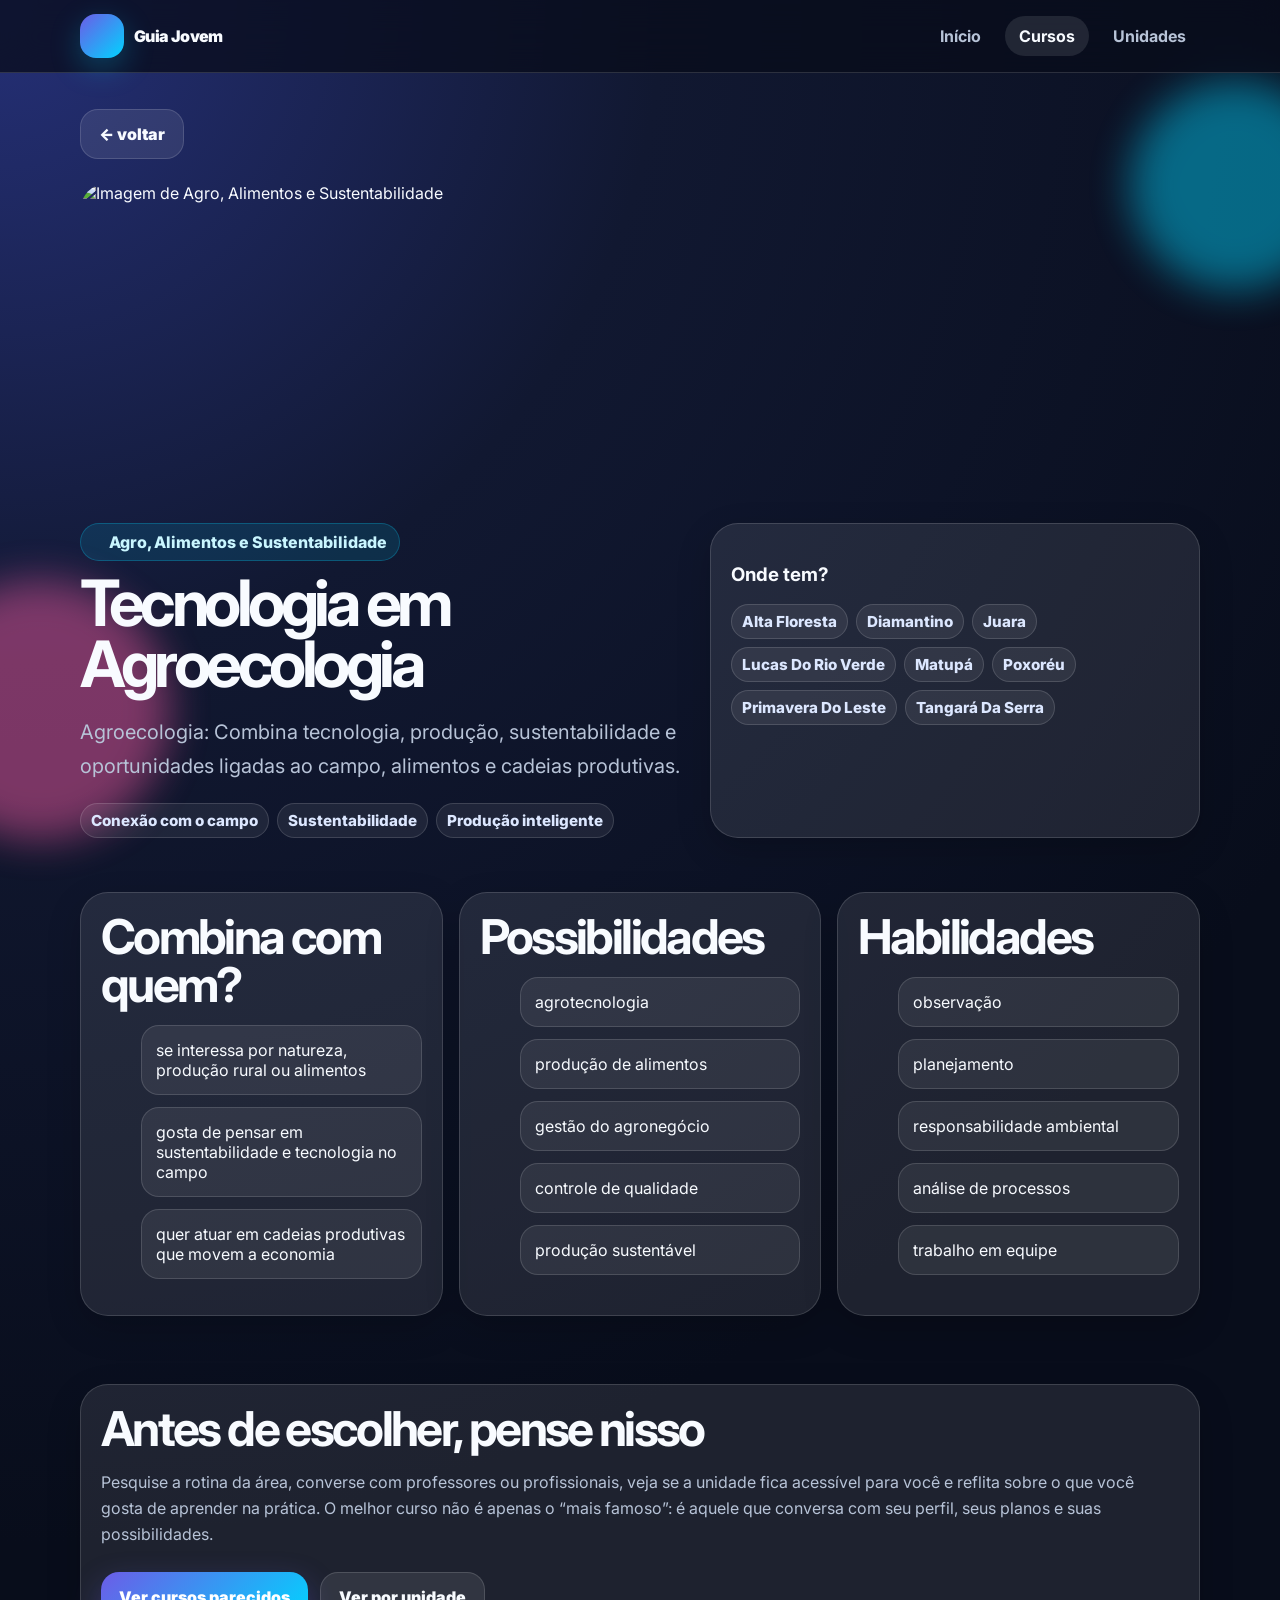
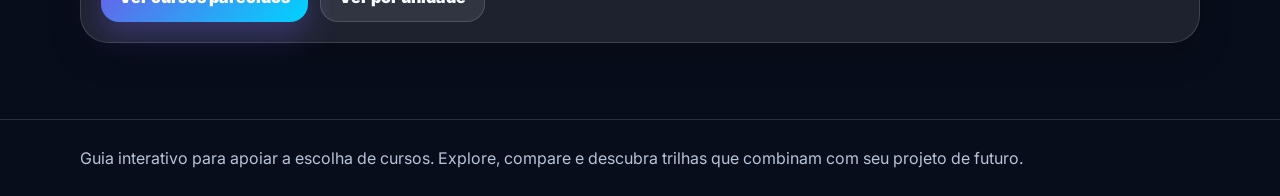
==== curso.html @ fa554b8a "Initial commit" ====
<!DOCTYPE html>
<html lang="pt-BR">
<head>
<meta charset="UTF-8" />
<meta name="viewport" content="width=device-width, initial-scale=1.0" />
<meta name="theme-color" content="#6C5CE7" />
<link rel="preconnect" href="https://fonts.googleapis.com">
<link rel="preconnect" href="https://fonts.gstatic.com" crossorigin>
<link href="https://fonts.googleapis.com/css2?family=Inter:wght@400;600;700;800;900&display=swap" rel="stylesheet">
<link rel="stylesheet" href="assets/css/styles.css" />
<title>Detalhe do Curso</title>
</head>
<body>
<div id="app"></div>
<script type="module" src="assets/js/pages/course-detail.js"></script>
</body>
</html>
---- assets/css/styles.css ----
:root{
  --bg:#0b1020; --bg2:#131a33; --card:rgba(255,255,255,.09); --card2:rgba(255,255,255,.13);
  --text:#f8fbff; --muted:#b7c3d7; --brand:#6c5ce7; --brand2:#00d4ff; --pink:#ff5ea8; --green:#4ade80; --yellow:#facc15;
  --shadow:0 20px 60px rgba(0,0,0,.35); --radius:28px; --line:rgba(255,255,255,.14);
}
*{box-sizing:border-box} html{scroll-behavior:smooth} body{margin:0;font-size:16px;font-family:Inter,system-ui,-apple-system,Segoe UI,sans-serif;background:radial-gradient(circle at top left,#253078 0,#111831 30%,#080d1b 70%);color:var(--text);min-height:100vh;}
a{color:inherit;text-decoration:none}.container{width:min(1120px,92vw);margin:0 auto}.hidden{display:none!important}
.bg-orbs:before,.bg-orbs:after{content:"";position:fixed;z-index:-1;border-radius:999px;filter:blur(20px);opacity:.45}.bg-orbs:before{width:210px;height:210px;background:var(--brand2);right:-60px;top:80px}.bg-orbs:after{width:260px;height:260px;background:var(--pink);left:-90px;bottom:60px}
.topbar{position:sticky;top:0;z-index:20;background:rgba(8,13,27,.76);backdrop-filter:blur(18px);border-bottom:1px solid var(--line)}.nav{display:flex;align-items:center;justify-content:space-between;padding:14px 0}.logo{display:flex;align-items:center;gap:10px;font-weight:900;letter-spacing:-.04em}.logo-badge{width:44px;height:44px;border-radius:16px;background:linear-gradient(135deg,var(--brand),var(--brand2));display:grid;place-items:center;box-shadow:0 10px 30px rgba(0,212,255,.25)}.logo-badge i{font-size:1.4rem;color:white}.navlinks{display:flex;gap:10px;align-items:center}.navlinks a{padding:10px 14px;border-radius:999px;color:var(--muted);font-weight:700;font-size:1rem}.navlinks a:hover,.navlinks a.active{background:rgba(255,255,255,.1);color:var(--text)}.menu-btn{display:none;background:var(--card);border:1px solid var(--line);color:var(--text);border-radius:16px;padding:10px 12px;font-weight:800}
.hero{padding:54px 0 34px;display:grid;grid-template-columns:1.1fr .9fr;gap:28px;align-items:center}.eyebrow{display:inline-flex;align-items:center;gap:8px;padding:8px 12px;background:rgba(0,212,255,.12);border:1px solid rgba(0,212,255,.25);border-radius:999px;color:#c9f6ff;font-weight:800;font-size:1rem}.hero h1{font-size:clamp(2.35rem,8vw,5.2rem);line-height:.92;margin:18px 0;letter-spacing:-.075em}.gradient{background:linear-gradient(90deg,#fff,var(--brand2),#ff8bd0);-webkit-background-clip:text;background-clip:text;color:transparent}.lead{font-size:clamp(1.05rem,2.2vw,1.25rem);color:var(--muted);line-height:1.7;max-width:720px}.hero-actions{display:flex;gap:12px;flex-wrap:wrap;margin-top:24px}.hero-visual{display:grid;gap:18px}.hero-image{overflow:hidden;border-radius:28px;border:1px solid rgba(255,255,255,.12);box-shadow:var(--shadow);min-height:280px}.hero-image img{width:100%;height:100%;object-fit:cover;display:block}.btn{display:inline-flex;align-items:center;justify-content:center;gap:8px;border:0;border-radius:18px;padding:14px 18px;font-weight:900;cursor:pointer;transition:.2s transform,.2s background}.btn:hover{transform:translateY(-2px)}.btn-primary{background:linear-gradient(135deg,var(--brand),var(--brand2));color:white;box-shadow:0 12px 30px rgba(108,92,231,.35)}.btn-ghost{background:rgba(255,255,255,.09);color:var(--text);border:1px solid var(--line)}.phone-card{background:linear-gradient(180deg,rgba(255,255,255,.16),rgba(255,255,255,.06));border:1px solid var(--line);border-radius:40px;padding:18px;box-shadow:var(--shadow);transform:rotate(2deg)}.phone-screen{border-radius:30px;background:#0c1228;padding:18px;min-height:460px;border:1px solid var(--line)}.story{display:grid;gap:12px}.chat{padding:14px;border-radius:22px;background:rgba(255,255,255,.09);border:1px solid var(--line);line-height:1.45}.chat strong{display:block;margin-bottom:4px}.floating-pill{display:inline-flex;width:max-content;padding:8px 12px;border-radius:999px;background:linear-gradient(135deg,var(--pink),var(--brand));font-weight:900;margin:8px 0 0 auto}.detail-banner{overflow:hidden;border-radius:28px;margin:24px 0 0}.detail-banner img{width:100%;height:340px;object-fit:cover;display:block}.icon i{font-size:2.3rem;display:inline-flex;align-items:center;justify-content:center}.hero-copy .eyebrow i,.detail-hero .eyebrow i{margin-right:8px;font-size:1rem}
.stats{display:grid;grid-template-columns:repeat(3,1fr);gap:12px;margin:20px 0 4px}.stat{background:var(--card);border:1px solid var(--line);border-radius:24px;padding:18px}.stat b{display:block;font-size:1.8rem}.section{padding:34px 0}.section-head{display:flex;justify-content:space-between;gap:18px;align-items:end;margin-bottom:18px}.section h2{font-size:clamp(1.8rem,4vw,3rem);line-height:1;margin:0;letter-spacing:-.055em}.section p{color:var(--muted);line-height:1.65}.grid{display:grid;grid-template-columns:repeat(3,1fr);gap:16px}.card{background:var(--card);border:1px solid var(--line);border-radius:var(--radius);padding:20px;box-shadow:0 12px 34px rgba(0,0,0,.18)}.area-card{min-height:190px;position:relative;overflow:hidden}.area-card:after{content:"";position:absolute;width:120px;height:120px;border-radius:999px;background:rgba(255,255,255,.09);right:-30px;bottom:-30px}.icon{font-size:2.3rem}.tagrow{display:flex;gap:8px;flex-wrap:wrap}.tag{border:1px solid var(--line);background:rgba(255,255,255,.07);color:#dce7ff;padding:7px 10px;border-radius:999px;font-size:.95rem;font-weight:800}.toolbar{display:grid;grid-template-columns:1.2fr .8fr .8fr;gap:10px;margin:18px 0}.input,.select{width:100%;border:1px solid var(--line);border-radius:18px;padding:14px 14px;background:rgba(255,255,255,.09);color:var(--text);outline:none;font-weight:700;font-size:1rem}.select option{background:#111831}.course-grid{display:grid;grid-template-columns:repeat(3,1fr);gap:16px}.course-card{display:flex;flex-direction:column;gap:12px;min-height:360px;overflow:hidden}.course-cover{width:100%;aspect-ratio:16/9;object-fit:cover;border-radius:22px 22px 0 0}.course-info{display:grid;gap:14px;padding:0 0 0 0}.course-card h3{font-size:1.35rem;margin:0;letter-spacing:-.035em}.course-card p{margin:0;font-size:1rem}.course-card .bottom{margin-top:auto;display:flex;justify-content:space-between;align-items:center;gap:10px}.school-list{display:flex;gap:6px;flex-wrap:wrap}.mini{font-size:.9rem;color:var(--muted)}.quiz{display:grid;grid-template-columns:.8fr 1.2fr;gap:18px}.quiz-panel{position:sticky;top:90px;align-self:start}.question{margin-bottom:16px}.answers{display:grid;gap:8px}.answer{display:flex;gap:10px;align-items:flex-start;padding:13px;border-radius:18px;border:1px solid var(--line);background:rgba(255,255,255,.07);cursor:pointer}.answer input{accent-color:var(--brand2);margin-top:3px}.result-list{display:grid;gap:10px}.detail-hero{padding:36px 0 20px}.detail-card{display:grid;grid-template-columns:1fr .8fr;gap:18px}.big-title{font-size:clamp(2rem,6vw,4rem);letter-spacing:-.07em;line-height:.95;margin:12px 0}.info-list{display:grid;gap:12px}.info-list li{list-style:none;padding:14px;border-radius:18px;background:rgba(255,255,255,.07);border:1px solid var(--line)}.schools-grid{display:grid;grid-template-columns:repeat(2,1fr);gap:16px}.school-card h3{margin-top:0}.footer{margin-top:42px;padding:28px 0;color:var(--muted);border-top:1px solid var(--line)}
@media(max-width:820px){.navlinks{position:fixed;left:4vw;right:4vw;top:70px;display:none;flex-direction:column;background:rgba(10,16,34,.96);padding:12px;border:1px solid var(--line);border-radius:24px}.navlinks.open{display:flex}.navlinks a{width:100%;text-align:center}.menu-btn{display:block}.hero,.quiz,.detail-card{grid-template-columns:1fr}.phone-card{transform:none}.grid,.course-grid,.schools-grid{grid-template-columns:1fr}.toolbar{grid-template-columns:1fr}.stats{grid-template-columns:1fr 1fr}.section-head{display:block}.quiz-panel{position:static}.hero{padding-top:32px}.phone-screen{min-height:auto}.course-card{min-height:auto}}
@media(max-width:420px){.stats{grid-template-columns:1fr}.btn{width:100%}.hero h1{font-size:2.5rem}.card{padding:16px;border-radius:22px}}
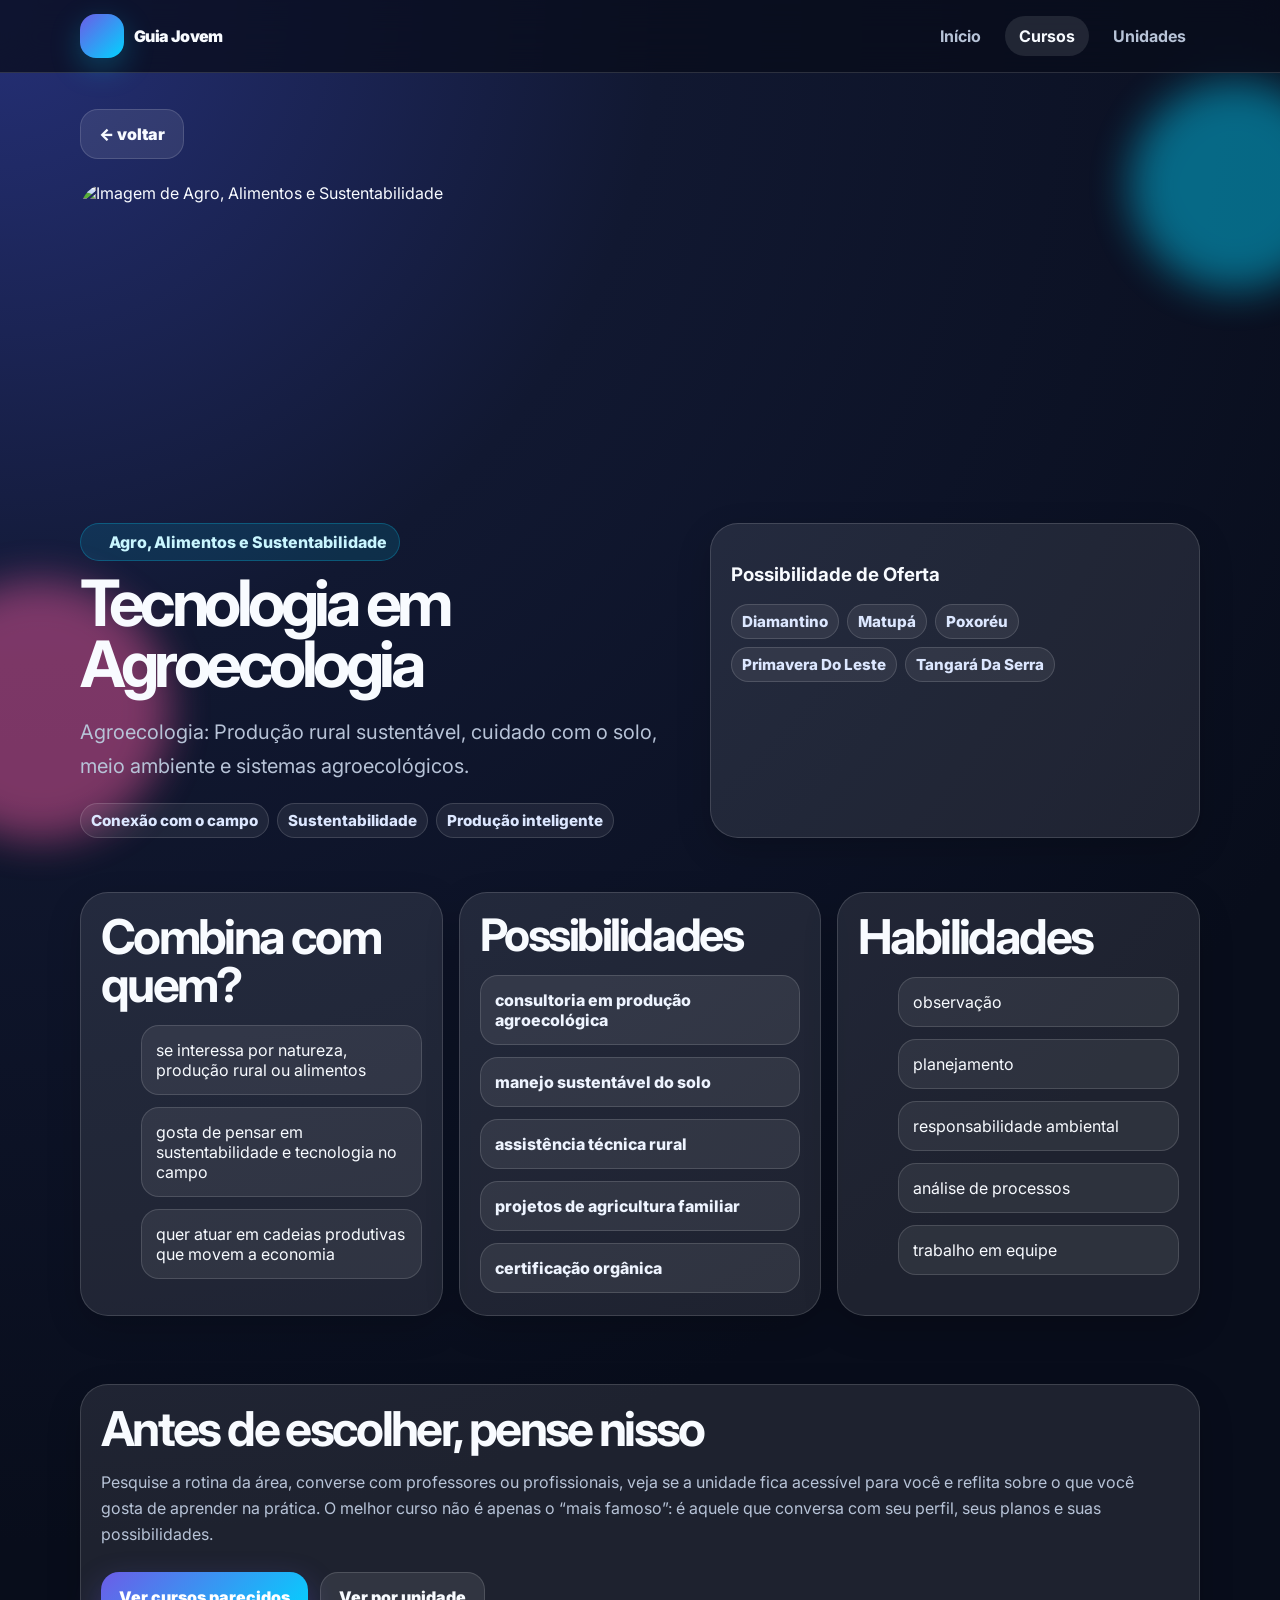
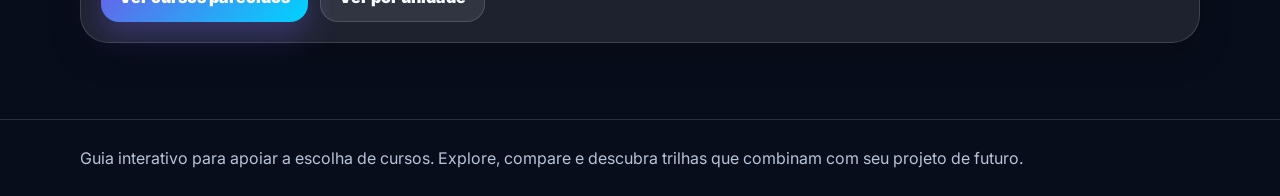
==== commit d0c999ef: "Forca atualizacao do detalhe do curso" ====
--- a/curso.html
+++ b/curso.html
@@ -12,6 +12,6 @@
 </head>
 <body>
 <div id="app"></div>
-<script type="module" src="assets/js/pages/course-detail.js"></script>
+<script type="module" src="assets/js/pages/course-detail.js?v=oferta-20260527"></script>
 </body>
-</html>+</html>
--- a/assets/css/styles.css
+++ b/assets/css/styles.css
@@ -8,7 +8,10 @@
 a{color:inherit;text-decoration:none}.container{width:min(1120px,92vw);margin:0 auto}.hidden{display:none!important}
 .bg-orbs:before,.bg-orbs:after{content:"";position:fixed;z-index:-1;border-radius:999px;filter:blur(20px);opacity:.45}.bg-orbs:before{width:210px;height:210px;background:var(--brand2);right:-60px;top:80px}.bg-orbs:after{width:260px;height:260px;background:var(--pink);left:-90px;bottom:60px}
 .topbar{position:sticky;top:0;z-index:20;background:rgba(8,13,27,.76);backdrop-filter:blur(18px);border-bottom:1px solid var(--line)}.nav{display:flex;align-items:center;justify-content:space-between;padding:14px 0}.logo{display:flex;align-items:center;gap:10px;font-weight:900;letter-spacing:-.04em}.logo-badge{width:44px;height:44px;border-radius:16px;background:linear-gradient(135deg,var(--brand),var(--brand2));display:grid;place-items:center;box-shadow:0 10px 30px rgba(0,212,255,.25)}.logo-badge i{font-size:1.4rem;color:white}.navlinks{display:flex;gap:10px;align-items:center}.navlinks a{padding:10px 14px;border-radius:999px;color:var(--muted);font-weight:700;font-size:1rem}.navlinks a:hover,.navlinks a.active{background:rgba(255,255,255,.1);color:var(--text)}.menu-btn{display:none;background:var(--card);border:1px solid var(--line);color:var(--text);border-radius:16px;padding:10px 12px;font-weight:800}
-.hero{padding:54px 0 34px;display:grid;grid-template-columns:1.1fr .9fr;gap:28px;align-items:center}.eyebrow{display:inline-flex;align-items:center;gap:8px;padding:8px 12px;background:rgba(0,212,255,.12);border:1px solid rgba(0,212,255,.25);border-radius:999px;color:#c9f6ff;font-weight:800;font-size:1rem}.hero h1{font-size:clamp(2.35rem,8vw,5.2rem);line-height:.92;margin:18px 0;letter-spacing:-.075em}.gradient{background:linear-gradient(90deg,#fff,var(--brand2),#ff8bd0);-webkit-background-clip:text;background-clip:text;color:transparent}.lead{font-size:clamp(1.05rem,2.2vw,1.25rem);color:var(--muted);line-height:1.7;max-width:720px}.hero-actions{display:flex;gap:12px;flex-wrap:wrap;margin-top:24px}.hero-visual{display:grid;gap:18px}.hero-image{overflow:hidden;border-radius:28px;border:1px solid rgba(255,255,255,.12);box-shadow:var(--shadow);min-height:280px}.hero-image img{width:100%;height:100%;object-fit:cover;display:block}.btn{display:inline-flex;align-items:center;justify-content:center;gap:8px;border:0;border-radius:18px;padding:14px 18px;font-weight:900;cursor:pointer;transition:.2s transform,.2s background}.btn:hover{transform:translateY(-2px)}.btn-primary{background:linear-gradient(135deg,var(--brand),var(--brand2));color:white;box-shadow:0 12px 30px rgba(108,92,231,.35)}.btn-ghost{background:rgba(255,255,255,.09);color:var(--text);border:1px solid var(--line)}.phone-card{background:linear-gradient(180deg,rgba(255,255,255,.16),rgba(255,255,255,.06));border:1px solid var(--line);border-radius:40px;padding:18px;box-shadow:var(--shadow);transform:rotate(2deg)}.phone-screen{border-radius:30px;background:#0c1228;padding:18px;min-height:460px;border:1px solid var(--line)}.story{display:grid;gap:12px}.chat{padding:14px;border-radius:22px;background:rgba(255,255,255,.09);border:1px solid var(--line);line-height:1.45}.chat strong{display:block;margin-bottom:4px}.floating-pill{display:inline-flex;width:max-content;padding:8px 12px;border-radius:999px;background:linear-gradient(135deg,var(--pink),var(--brand));font-weight:900;margin:8px 0 0 auto}.detail-banner{overflow:hidden;border-radius:28px;margin:24px 0 0}.detail-banner img{width:100%;height:340px;object-fit:cover;display:block}.icon i{font-size:2.3rem;display:inline-flex;align-items:center;justify-content:center}.hero-copy .eyebrow i,.detail-hero .eyebrow i{margin-right:8px;font-size:1rem}
+.hero{padding:54px 0 34px;display:grid;grid-template-columns:1.1fr .9fr;gap:28px;align-items:center}.eyebrow{display:inline-flex;align-items:center;gap:8px;padding:8px 12px;background:rgba(0,212,255,.12);border:1px solid rgba(0,212,255,.25);border-radius:999px;color:#c9f6ff;font-weight:800;font-size:1rem}.hero h1{font-size:clamp(2.35rem,8vw,5.2rem);line-height:.92;margin:18px 0;letter-spacing:-.075em}.gradient{display:inline-block;background:linear-gradient(90deg,var(--brand2),#56e7ff 45%,#ff8bd0);-webkit-background-clip:text;background-clip:text;color:transparent;line-height:1.05;padding:0 .08em .05em 0}.lead{font-size:clamp(1.05rem,2.2vw,1.25rem);color:var(--muted);line-height:1.7;max-width:720px}.hero-actions{display:flex;gap:12px;flex-wrap:wrap;margin-top:24px}.hero-visual{display:grid;gap:18px}.hero-image{overflow:hidden;border-radius:28px;border:1px solid rgba(255,255,255,.12);box-shadow:var(--shadow);min-height:280px}.hero-image img{width:100%;height:100%;object-fit:cover;display:block}.btn{display:inline-flex;align-items:center;justify-content:center;gap:8px;border:0;border-radius:18px;padding:14px 18px;font-weight:900;cursor:pointer;transition:.2s transform,.2s background}.btn:hover{transform:translateY(-2px)}.btn-primary{background:linear-gradient(135deg,var(--brand),var(--brand2));color:white;box-shadow:0 12px 30px rgba(108,92,231,.35)}.btn-ghost{background:rgba(255,255,255,.09);color:var(--text);border:1px solid var(--line)}.btn-quiz-hero{background:linear-gradient(135deg,var(--pink),var(--brand));border-color:transparent;box-shadow:0 12px 30px rgba(255,94,168,.28)}.phone-card{background:linear-gradient(180deg,rgba(255,255,255,.16),rgba(255,255,255,.06));border:1px solid var(--line);border-radius:40px;padding:18px;box-shadow:var(--shadow);transform:rotate(2deg)}.phone-screen{border-radius:30px;background:#0c1228;padding:18px;min-height:460px;border:1px solid var(--line)}.story{display:grid;gap:12px}.chat{padding:14px;border-radius:22px;background:rgba(255,255,255,.09);border:1px solid var(--line);line-height:1.45}.chat strong{display:block;margin-bottom:4px}.floating-pill{display:inline-flex;width:max-content;padding:8px 12px;border-radius:999px;background:linear-gradient(135deg,var(--pink),var(--brand));font-weight:900;margin:8px 0 0 auto}.detail-banner{overflow:hidden;border-radius:28px;margin:24px 0 0}.detail-banner img{width:100%;height:340px;object-fit:cover;display:block}.icon i{font-size:2.3rem;display:inline-flex;align-items:center;justify-content:center}.hero-copy .eyebrow i,.detail-hero .eyebrow i{margin-right:8px;font-size:1rem}
 .stats{display:grid;grid-template-columns:repeat(3,1fr);gap:12px;margin:20px 0 4px}.stat{background:var(--card);border:1px solid var(--line);border-radius:24px;padding:18px}.stat b{display:block;font-size:1.8rem}.section{padding:34px 0}.section-head{display:flex;justify-content:space-between;gap:18px;align-items:end;margin-bottom:18px}.section h2{font-size:clamp(1.8rem,4vw,3rem);line-height:1;margin:0;letter-spacing:-.055em}.section p{color:var(--muted);line-height:1.65}.grid{display:grid;grid-template-columns:repeat(3,1fr);gap:16px}.card{background:var(--card);border:1px solid var(--line);border-radius:var(--radius);padding:20px;box-shadow:0 12px 34px rgba(0,0,0,.18)}.area-card{min-height:190px;position:relative;overflow:hidden}.area-card:after{content:"";position:absolute;width:120px;height:120px;border-radius:999px;background:rgba(255,255,255,.09);right:-30px;bottom:-30px}.icon{font-size:2.3rem}.tagrow{display:flex;gap:8px;flex-wrap:wrap}.tag{border:1px solid var(--line);background:rgba(255,255,255,.07);color:#dce7ff;padding:7px 10px;border-radius:999px;font-size:.95rem;font-weight:800}.toolbar{display:grid;grid-template-columns:1.2fr .8fr .8fr;gap:10px;margin:18px 0}.input,.select{width:100%;border:1px solid var(--line);border-radius:18px;padding:14px 14px;background:rgba(255,255,255,.09);color:var(--text);outline:none;font-weight:700;font-size:1rem}.select option{background:#111831}.course-grid{display:grid;grid-template-columns:repeat(3,1fr);gap:16px}.course-card{display:flex;flex-direction:column;gap:12px;min-height:360px;overflow:hidden}.course-cover{width:100%;aspect-ratio:16/9;object-fit:cover;border-radius:22px 22px 0 0}.course-info{display:grid;gap:14px;padding:0 0 0 0}.course-card h3{font-size:1.35rem;margin:0;letter-spacing:-.035em}.course-card p{margin:0;font-size:1rem}.course-card .bottom{margin-top:auto;display:flex;justify-content:space-between;align-items:center;gap:10px}.school-list{display:flex;gap:6px;flex-wrap:wrap}.mini{font-size:.9rem;color:var(--muted)}.quiz{display:grid;grid-template-columns:.8fr 1.2fr;gap:18px}.quiz-panel{position:sticky;top:90px;align-self:start}.question{margin-bottom:16px}.answers{display:grid;gap:8px}.answer{display:flex;gap:10px;align-items:flex-start;padding:13px;border-radius:18px;border:1px solid var(--line);background:rgba(255,255,255,.07);cursor:pointer}.answer input{accent-color:var(--brand2);margin-top:3px}.result-list{display:grid;gap:10px}.detail-hero{padding:36px 0 20px}.detail-card{display:grid;grid-template-columns:1fr .8fr;gap:18px}.big-title{font-size:clamp(2rem,6vw,4rem);letter-spacing:-.07em;line-height:.95;margin:12px 0}.info-list{display:grid;gap:12px}.info-list li{list-style:none;padding:14px;border-radius:18px;background:rgba(255,255,255,.07);border:1px solid var(--line)}.schools-grid{display:grid;grid-template-columns:repeat(2,1fr);gap:16px}.school-card h3{margin-top:0}.footer{margin-top:42px;padding:28px 0;color:var(--muted);border-top:1px solid var(--line)}
+.stats .stat{position:relative;overflow:hidden;border-color:rgba(255,255,255,.2);box-shadow:0 16px 36px rgba(57,109,255,.18),inset 0 1px 0 rgba(255,255,255,.18)}.stats .stat:nth-child(1){background:linear-gradient(135deg,rgba(0,212,255,.28),rgba(108,92,231,.18))}.stats .stat:nth-child(2){background:linear-gradient(135deg,rgba(76,131,255,.28),rgba(132,89,232,.22))}.stats .stat:nth-child(3){background:linear-gradient(135deg,rgba(108,92,231,.28),rgba(185,91,233,.22))}.stats .stat:after{content:"";position:absolute;inset:auto -30px -50px auto;width:120px;height:120px;border-radius:999px;background:radial-gradient(circle,rgba(255,255,255,.22),transparent 68%);pointer-events:none}.stats .stat b{background:linear-gradient(90deg,#fff,#dff8ff);-webkit-background-clip:text;background-clip:text;color:transparent}.area-card{--accent:#8ea4ff;--accent2:#c7d2fe;background:linear-gradient(145deg,color-mix(in srgb,var(--accent) 20%,transparent),rgba(255,255,255,.08) 46%,rgba(255,255,255,.06));border-color:color-mix(in srgb,var(--accent) 42%,var(--line));box-shadow:0 18px 42px color-mix(in srgb,var(--accent) 22%,transparent),inset 0 1px 0 rgba(255,255,255,.12);transition:.2s transform,.2s border-color,.2s box-shadow}.area-card:hover{transform:translateY(-4px);border-color:color-mix(in srgb,var(--accent) 72%,white);box-shadow:0 24px 52px color-mix(in srgb,var(--accent) 32%,transparent),inset 0 1px 0 rgba(255,255,255,.18)}.area-card:before{content:"";position:absolute;inset:0;background:linear-gradient(90deg,color-mix(in srgb,var(--accent) 18%,transparent),transparent 52%),linear-gradient(180deg,color-mix(in srgb,var(--accent2) 10%,transparent),transparent);pointer-events:none}.area-card:after{width:150px;height:150px;background:radial-gradient(circle,color-mix(in srgb,var(--accent) 30%,rgba(255,255,255,.08)),transparent 68%);right:-42px;bottom:-46px}.area-card>*{position:relative;z-index:1}.area-card .icon{color:var(--accent2);text-shadow:0 0 22px color-mix(in srgb,var(--accent) 55%,transparent)}.area-card h3{max-width:86%}.area-card p{color:#d4dbea}.area-agro-alimentos-e-sustentabilidade{--accent:#3ddc84;--accent2:#bbf7d0}.area-gestao-negocios-e-servicos{--accent:#f59e0b;--accent2:#fde68a}.area-industria-manutencao-e-producao{--accent:#38bdf8;--accent2:#bae6fd}.area-construcao-energia-e-seguranca{--accent:#94a3b8;--accent2:#e2e8f0}.area-outras-trilhas{--accent:#a78bfa;--accent2:#ddd6fe}.area-saude-bem-estar-e-estetica{--accent:#dc2626;--accent2:#fecaca}.area-tecnologia-e-programacao{--accent:#7c3aed;--accent2:#c4b5fd}
+.course-card{background:linear-gradient(145deg,color-mix(in srgb,var(--accent) 14%,rgba(255,255,255,.09)),rgba(255,255,255,.08) 52%,rgba(255,255,255,.06));border-color:color-mix(in srgb,var(--accent) 38%,var(--line));box-shadow:0 16px 38px color-mix(in srgb,var(--accent) 16%,rgba(0,0,0,.18)),inset 0 1px 0 rgba(255,255,255,.1)}.course-card .icon{color:var(--accent2);text-shadow:0 0 18px color-mix(in srgb,var(--accent) 48%,transparent)}.course-card .tag{border-color:color-mix(in srgb,var(--accent) 42%,var(--line));background:color-mix(in srgb,var(--accent) 14%,rgba(255,255,255,.07))}.course-card .btn-ghost{border-color:color-mix(in srgb,var(--accent) 38%,var(--line));background:color-mix(in srgb,var(--accent) 10%,rgba(255,255,255,.09))}
+.future-card h2{font-size:clamp(1.9rem,3.5vw,2.8rem)}.future-list{padding:0;margin:18px 0 0}.future-list li{border-radius:18px;background:rgba(255,255,255,.08);font-weight:800;color:#eef4ff}.quiz-progress{display:grid;gap:8px;margin-bottom:28px;color:#dce7ff;font-weight:900}.quiz-progress div{height:10px;border-radius:999px;background:rgba(255,255,255,.09);border:1px solid var(--line);overflow:hidden}.quiz-progress i{display:block;width:0;height:100%;border-radius:999px;background:linear-gradient(90deg,var(--brand2),var(--pink));transition:.2s width}.question h3{margin:0 0 16px;font-size:1.24rem;line-height:1.25;letter-spacing:-.02em}.answer:has(input:checked){border-color:rgba(0,212,255,.65);background:rgba(0,212,255,.14);box-shadow:0 10px 24px rgba(0,212,255,.12)}.result-card{display:grid;gap:10px}.result-card strong{font-size:1.2rem;line-height:1.25}.result-card p{margin:0}.match-bar{display:grid;grid-template-columns:1fr auto;gap:10px;align-items:center}.match-bar:before{content:"";grid-column:1;grid-row:1;height:10px;border-radius:999px;background:rgba(255,255,255,.09);border:1px solid var(--line)}.match-bar i{grid-column:1;grid-row:1;display:block;height:10px;border-radius:999px;background:linear-gradient(90deg,var(--brand2),var(--green));z-index:1}.match-bar span{font-weight:900;color:#eef4ff}.course-card{overflow:visible}.course-card .bottom{flex-wrap:wrap}.course-card .bottom .btn{min-width:132px}
 @media(max-width:820px){.navlinks{position:fixed;left:4vw;right:4vw;top:70px;display:none;flex-direction:column;background:rgba(10,16,34,.96);padding:12px;border:1px solid var(--line);border-radius:24px}.navlinks.open{display:flex}.navlinks a{width:100%;text-align:center}.menu-btn{display:block}.hero,.quiz,.detail-card{grid-template-columns:1fr}.phone-card{transform:none}.grid,.course-grid,.schools-grid{grid-template-columns:1fr}.toolbar{grid-template-columns:1fr}.stats{grid-template-columns:1fr 1fr}.section-head{display:block}.quiz-panel{position:static}.hero{padding-top:32px}.phone-screen{min-height:auto}.course-card{min-height:auto}}
-@media(max-width:420px){.stats{grid-template-columns:1fr}.btn{width:100%}.hero h1{font-size:2.5rem}.card{padding:16px;border-radius:22px}}
+@media(max-width:420px){.stats{grid-template-columns:1fr}.btn{width:100%}.hero h1{font-size:2.5rem}.card{padding:16px;border-radius:22px}.course-card{gap:10px;padding:12px}.course-cover{aspect-ratio:16/8;border-radius:18px}.course-info{gap:10px}.course-card h3{font-size:1.25rem}.course-card p{font-size:.98rem;line-height:1.45}.course-card .icon i{font-size:2rem}.course-card .bottom{gap:8px}.course-card .bottom .btn{width:100%;padding:12px 14px}}
